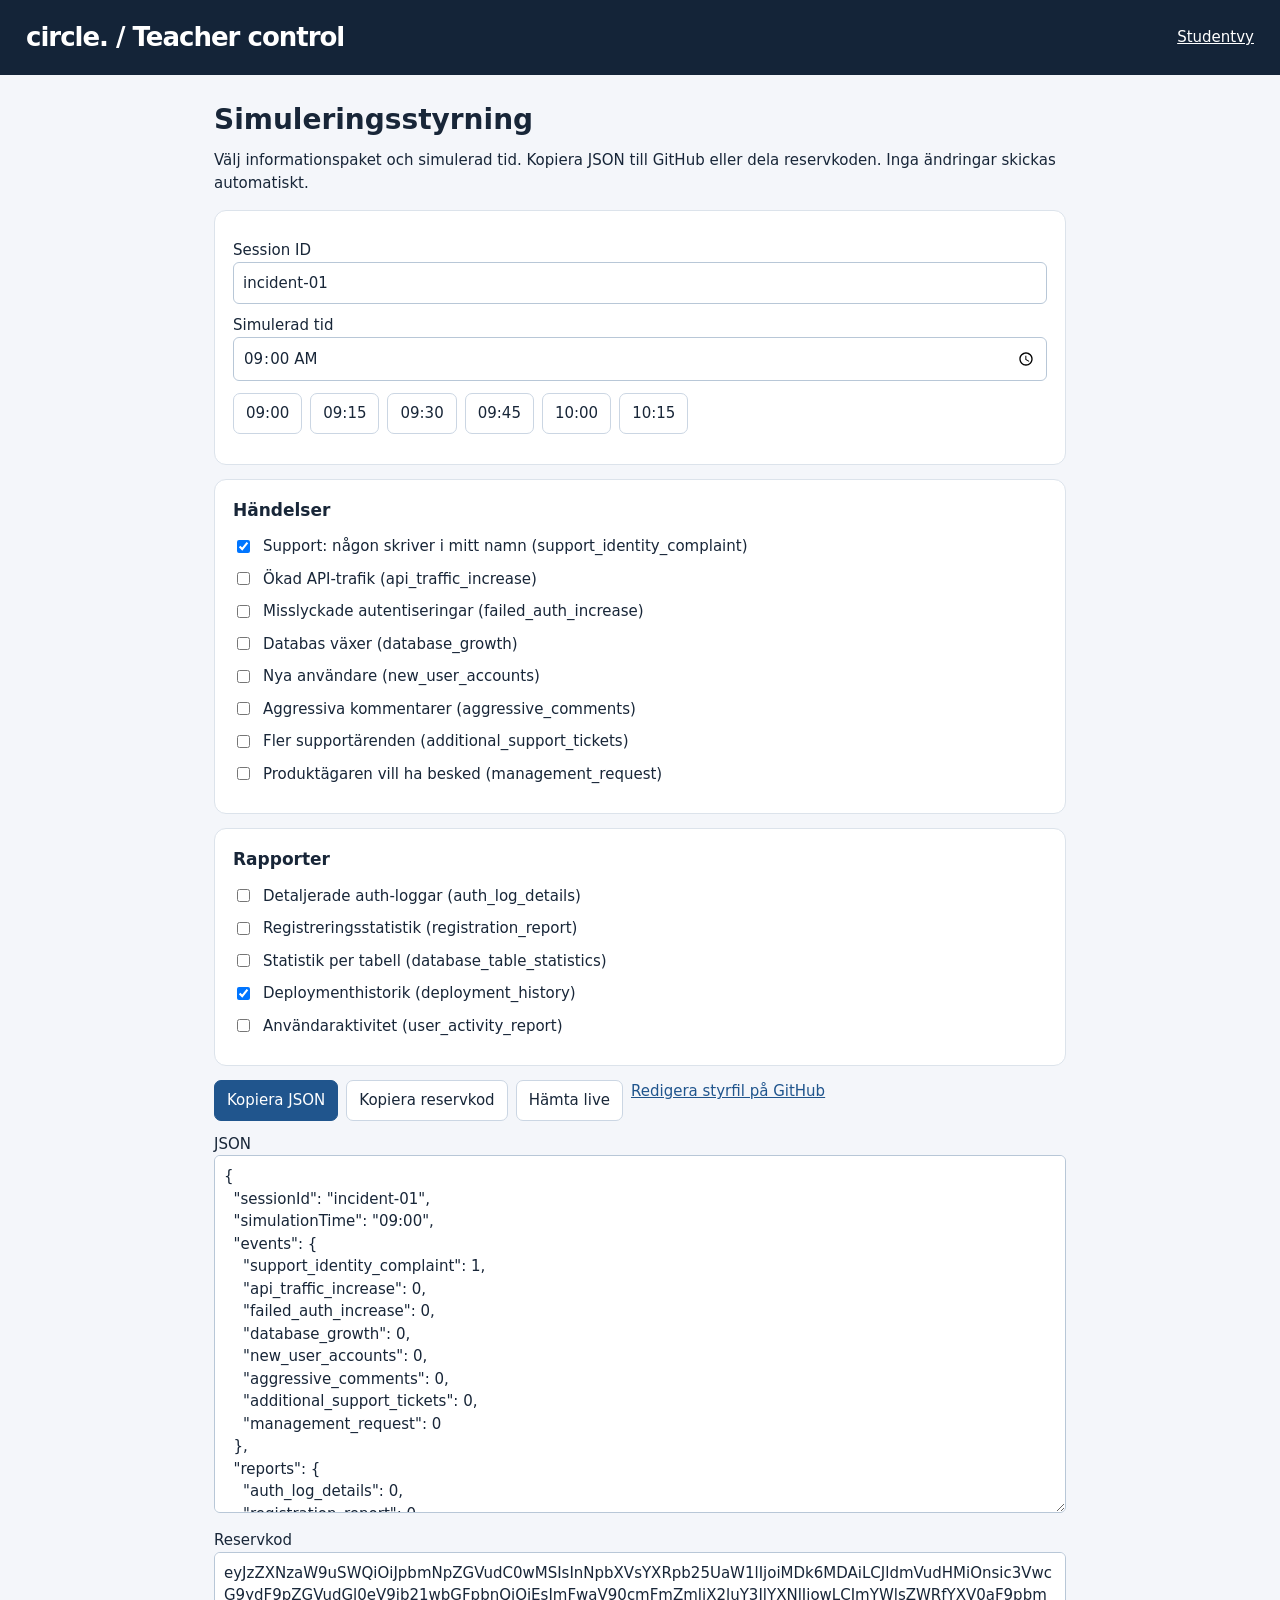
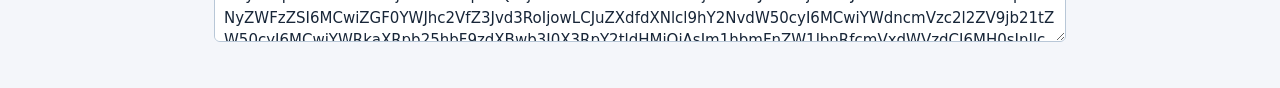
==== teacher.html @ 18e48a83 "Build Circle incident response simulator with live controls and local incident workspace" ====
<!doctype html><html lang="sv"><head><meta charset="utf-8"><meta name="viewport" content="width=device-width,initial-scale=1"><title>Circle · Teacher control</title><link rel="stylesheet" href="css/style.css"><script type="module" src="js/teacher.js"></script></head><body><header><strong>circle. / Teacher control</strong><a style="color:white" href="index.html">Studentvy</a></header><main class="teacher"><h1>Simuleringsstyrning</h1><p>Välj informationspaket och simulerad tid. Kopiera JSON till GitHub eller dela reservkoden. Inga ändringar skickas automatiskt.</p><div id="teacher">Laddar…</div></main></body></html>
---- css/style.css ----
*{box-sizing:border-box}body{margin:0;background:#f4f6fa;color:#182638;font:15px/1.5 system-ui,sans-serif}header{background:#142438;color:#fff;display:flex;justify-content:space-between;align-items:center;padding:18px 26px;gap:12px}header strong{font-size:26px;letter-spacing:-1px}header span{color:#bacbdd;margin-left:12px}#status{font-size:12px;text-align:right}.layout{display:grid;grid-template-columns:235px minmax(0,1fr);min-height:90vh}aside{background:#e8eef5;padding:20px 14px}nav{display:grid;gap:4px}button,input,select,textarea{font:inherit}button{cursor:pointer;border:1px solid #cbd6e3;border-radius:7px;background:white;color:#182638;padding:8px 12px}button:hover,button.active{background:#dce8f6}nav button{text-align:left;border:0;background:transparent;padding:10px 12px}main{padding:30px;max-width:1250px;width:100%}h1{font-size:28px;margin:0 0 8px}h2{font-size:17px;margin:0 0 12px}p{margin:8px 0 16px}.eyebrow,small,.muted{color:#56697d;font-size:12px}.cards{display:grid;grid-template-columns:repeat(auto-fit,minmax(170px,1fr));gap:14px;margin:20px 0}.panel{background:white;border:1px solid #dce3eb;border-radius:12px;padding:18px;margin:14px 0;overflow:auto}.cards .panel{margin:0}.metric{font-size:30px;font-weight:650;font-variant-numeric:tabular-nums}table{width:100%;border-collapse:collapse;text-align:left;font-size:14px}td,th{padding:10px 12px;border-bottom:1px solid #e7edf3;vertical-align:top}th{background:#f5f7fa;color:#536478;font-size:12px}label{display:block;margin:10px 0}input,select,textarea{width:100%;border:1px solid #b8c7d7;border-radius:6px;padding:9px;background:#fff;color:inherit}textarea{min-height:90px;resize:vertical}details{margin-top:25px;font-size:13px}details button{margin:5px 0;width:100%}.actions{display:flex;flex-wrap:wrap;gap:8px;margin:12px 0}.primary{background:#20558d;color:#fff;border-color:#20558d}.primary:hover{background:#17416e}svg{width:100%;max-height:250px}a{color:#20558d}pre{white-space:pre-wrap;overflow-wrap:anywhere}.teacher{max-width:900px;margin:auto;padding:24px}.teacher label:has(input[type=checkbox]){display:flex;gap:10px;align-items:center}.teacher input[type=checkbox]{width:auto}.warning{color:#95510c}@media(max-width:700px){.layout{grid-template-columns:1fr}nav{display:flex;flex-wrap:wrap}aside{padding:10px}main{padding:15px}header span{display:none}}
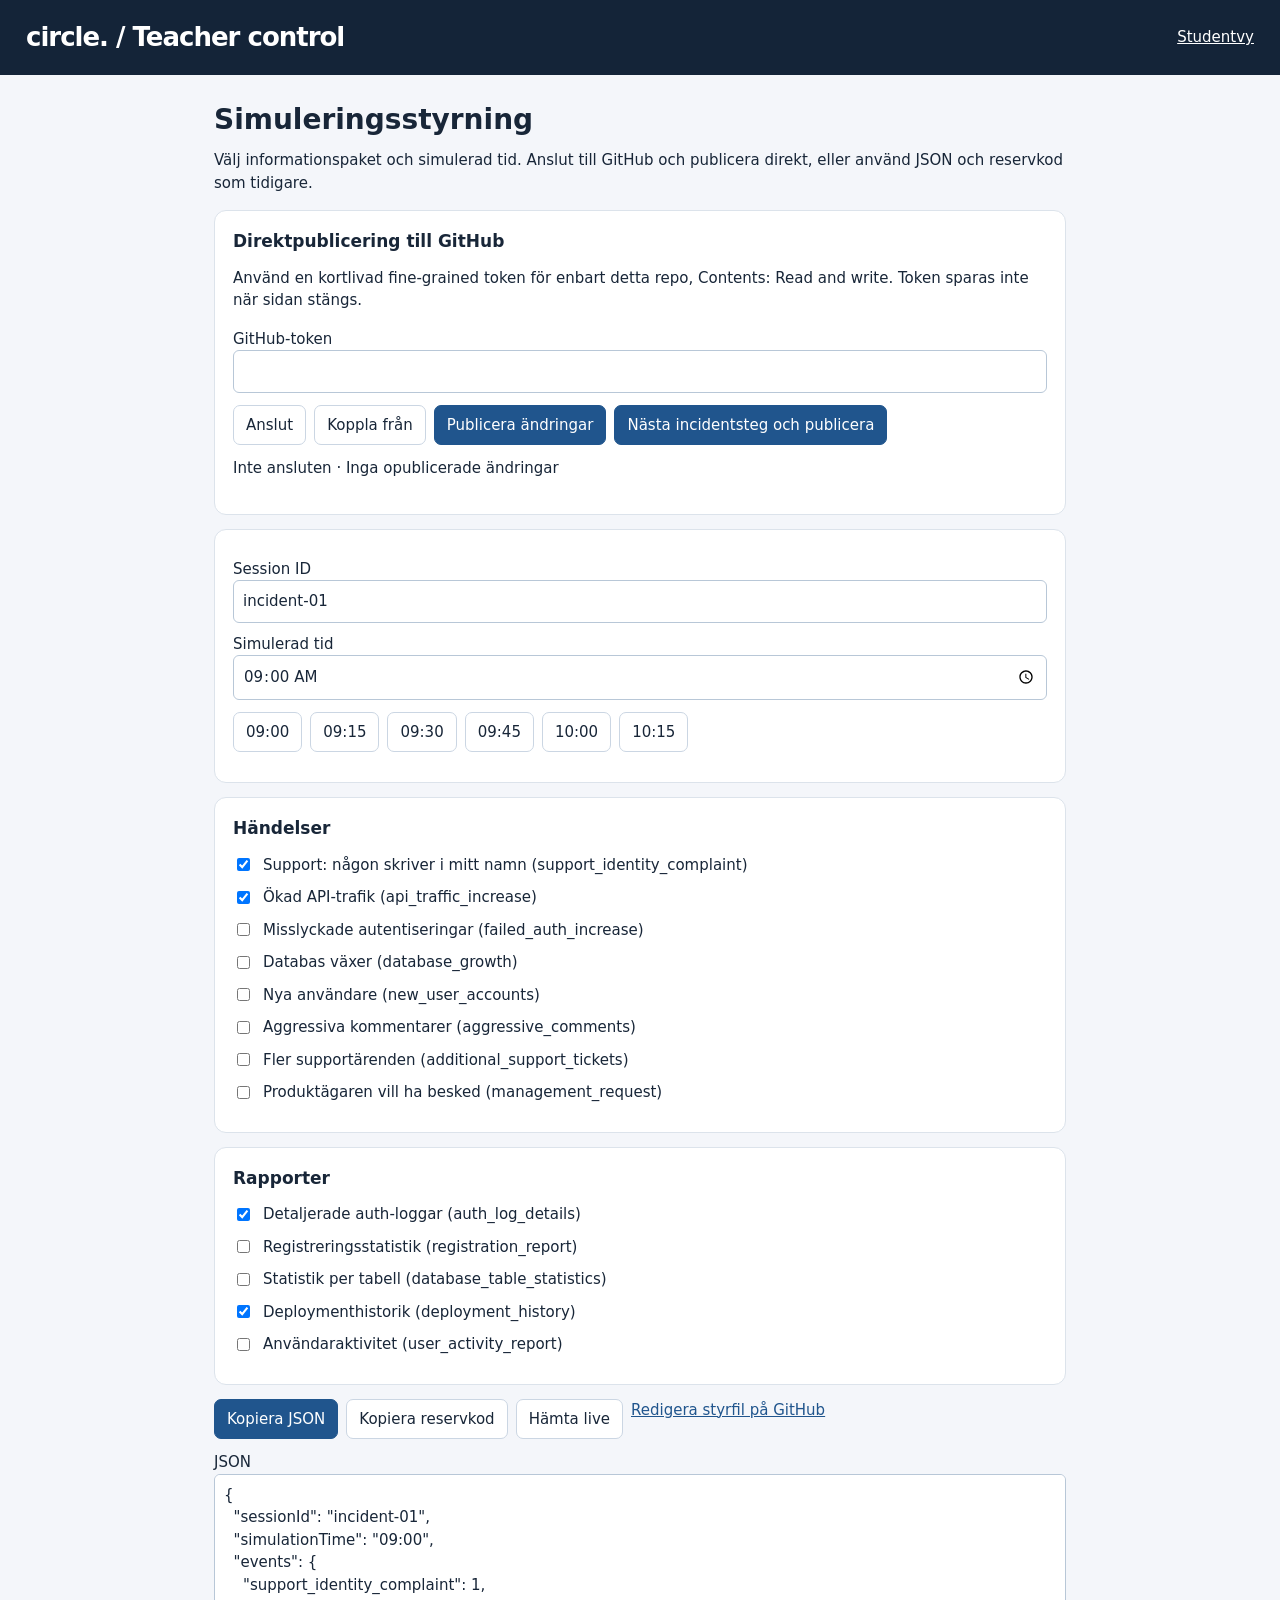
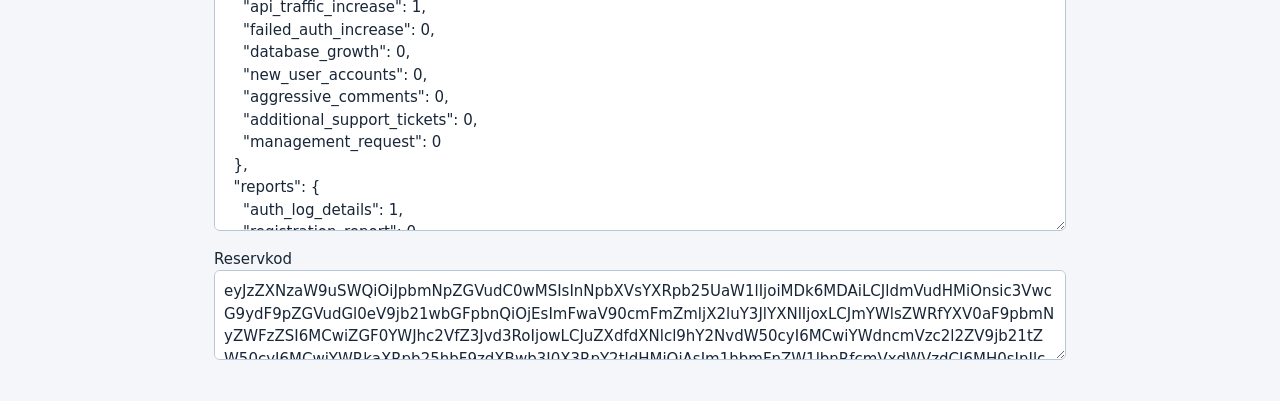
==== commit e403dd4a: "Enable direct teacher publishing with ephemeral scoped GitHub token" ====
--- a/teacher.html
+++ b/teacher.html
@@ -1 +1 @@
-<!doctype html><html lang="sv"><head><meta charset="utf-8"><meta name="viewport" content="width=device-width,initial-scale=1"><title>Circle · Teacher control</title><link rel="stylesheet" href="css/style.css"><script type="module" src="js/teacher.js"></script></head><body><header><strong>circle. / Teacher control</strong><a style="color:white" href="index.html">Studentvy</a></header><main class="teacher"><h1>Simuleringsstyrning</h1><p>Välj informationspaket och simulerad tid. Kopiera JSON till GitHub eller dela reservkoden. Inga ändringar skickas automatiskt.</p><div id="teacher">Laddar…</div></main></body></html>+<!doctype html><html lang="sv"><head><meta charset="utf-8"><meta name="viewport" content="width=device-width,initial-scale=1"><title>Circle · Teacher control</title><link rel="stylesheet" href="css/style.css"><script type="module" src="js/teacher.js"></script></head><body><header><strong>circle. / Teacher control</strong><a style="color:white" href="index.html">Studentvy</a></header><main class="teacher"><h1>Simuleringsstyrning</h1><p>Välj informationspaket och simulerad tid. Anslut till GitHub och publicera direkt, eller använd JSON och reservkod som tidigare.</p><div id="teacher">Laddar…</div></main></body></html>
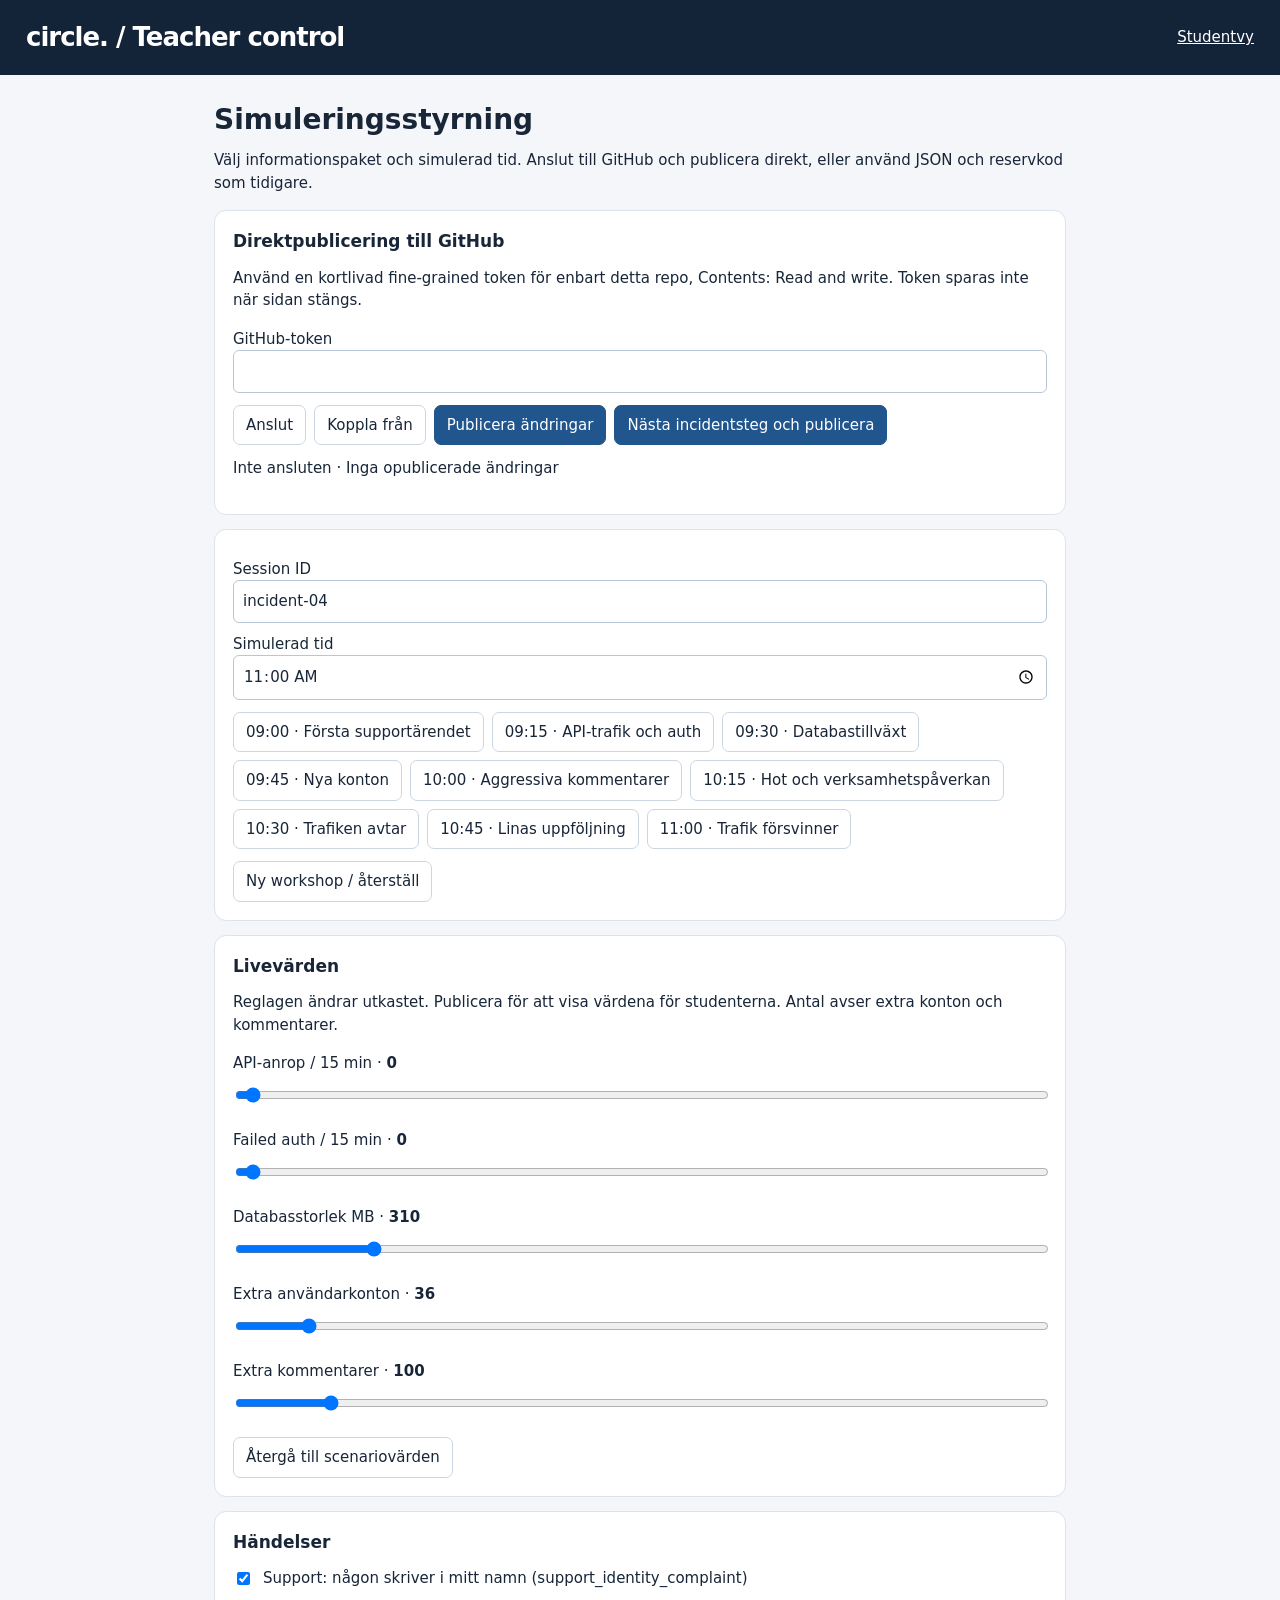
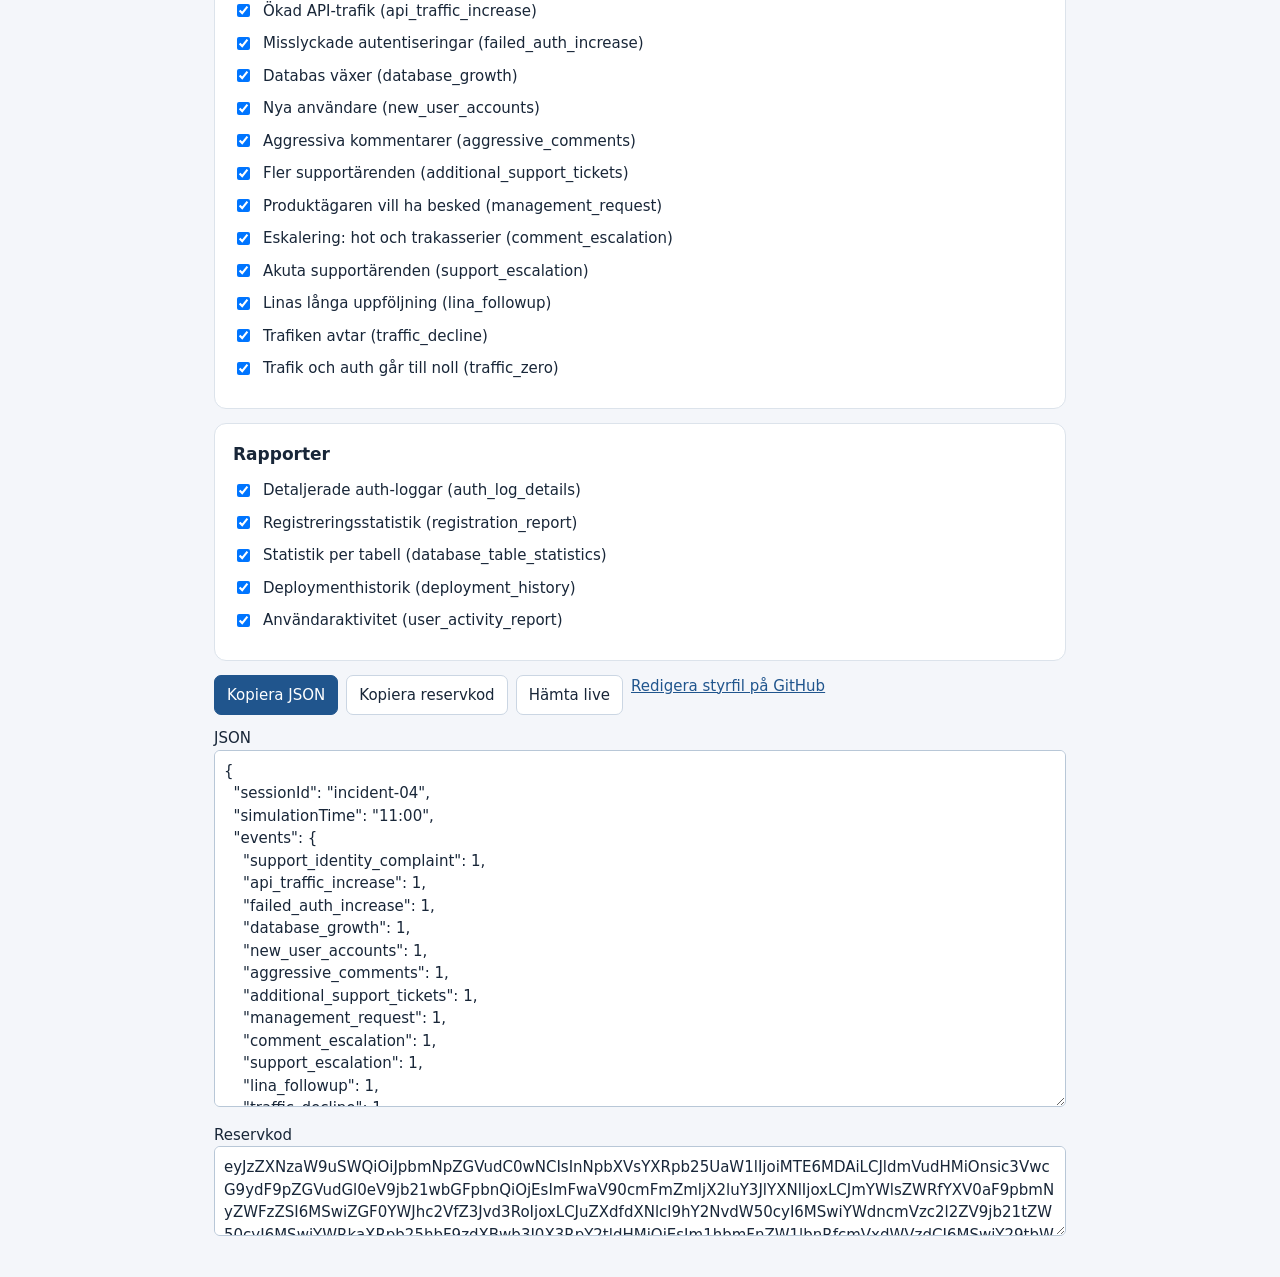
==== commit c61f4da2: "Prepare nine incident stages, live sliders, resilient synchronization and model tests" ====
--- a/teacher.html
+++ b/teacher.html
@@ -1 +1 @@
-<!doctype html><html lang="sv"><head><meta charset="utf-8"><meta name="viewport" content="width=device-width,initial-scale=1"><title>Circle · Teacher control</title><link rel="stylesheet" href="css/style.css"><script type="module" src="js/teacher.js"></script></head><body><header><strong>circle. / Teacher control</strong><a style="color:white" href="index.html">Studentvy</a></header><main class="teacher"><h1>Simuleringsstyrning</h1><p>Välj informationspaket och simulerad tid. Anslut till GitHub och publicera direkt, eller använd JSON och reservkod som tidigare.</p><div id="teacher">Laddar…</div></main></body></html>+<!doctype html><html lang="sv"><head><meta charset="utf-8"><meta name="viewport" content="width=device-width,initial-scale=1"><title>Circle · Teacher control</title><link rel="stylesheet" href="css/style.css"><script type="module" src="js/teacher.js?v=2"></script></head><body><header><strong>circle. / Teacher control</strong><a style="color:white" href="index.html">Studentvy</a></header><main class="teacher"><h1>Simuleringsstyrning</h1><p>Välj informationspaket och simulerad tid. Anslut till GitHub och publicera direkt, eller använd JSON och reservkod som tidigare.</p><div id="teacher">Laddar…</div></main></body></html>
